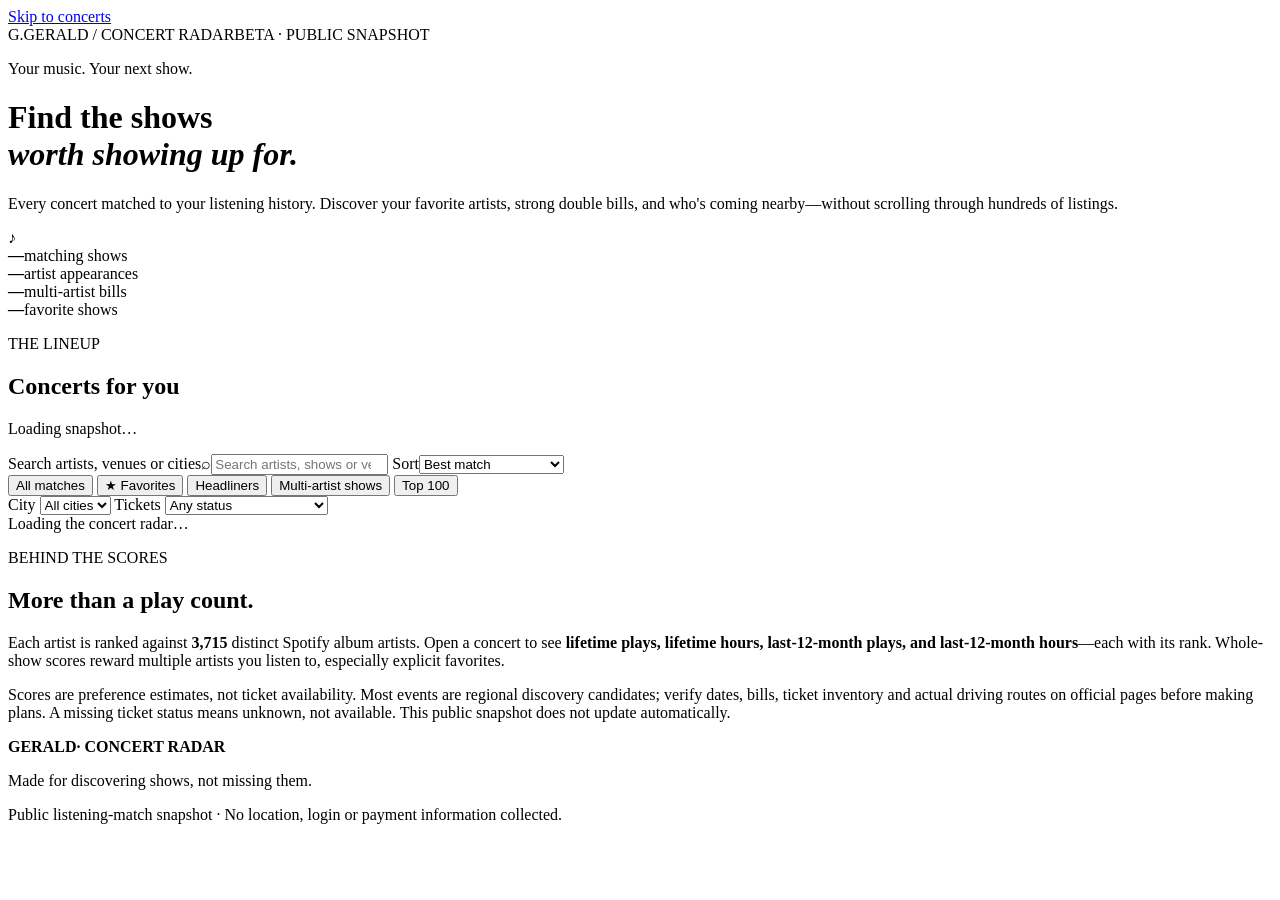
==== concerts/index.html @ 9fec7780 "Add standalone mobile-friendly concert radar page without changing trip ballots" ====
<!doctype html>
<html lang="en">
<head>
  <meta charset="utf-8">
  <meta name="viewport" content="width=device-width,initial-scale=1,viewport-fit=cover">
  <meta name="referrer" content="no-referrer">
  <meta http-equiv="Content-Security-Policy" content="default-src 'none'; script-src 'self'; style-src 'self'; connect-src 'self'; img-src 'none'; font-src 'none'; base-uri 'none'; object-src 'none'; form-action 'none'">
  <meta name="theme-color" content="#101f2e">
  <meta name="description" content="Gerald Concert Radar — find the regional concerts that match your Spotify listening history.">
  <title>Gerald Concert Radar</title>
  <link rel="stylesheet" href="./app.css">
  <script src="./app.js" defer></script>
</head>
<body>
  <a href="#results" class="skip">Skip to concerts</a>
  <header class="mast">
    <div class="wrap">
      <div class="mast-row"><span class="logo" aria-hidden="true">G<span class="dot">.</span></span><span class="eyebrow">GERALD / CONCERT RADAR</span><span class="tag">BETA · PUBLIC SNAPSHOT</span></div>
      <div class="hero">
        <div>
          <p class="hero-kicker">Your music. Your next show.</p>
          <h1>Find the shows<br><em>worth showing up for.</em></h1>
          <p class="intro">Every concert matched to your listening history. Discover your favorite artists, strong double bills, and who's coming nearby—without scrolling through hundreds of listings.</p>
        </div>
        <div class="orb" aria-hidden="true"><span>♪</span></div>
      </div>
      <div class="statbar" aria-label="Concert inventory summary">
        <div><strong id="stat-shows">—</strong><span>matching shows</span></div>
        <div><strong id="stat-artists">—</strong><span>artist appearances</span></div>
        <div><strong id="stat-pairings">—</strong><span>multi-artist bills</span></div>
        <div><strong id="stat-favorites">—</strong><span>favorite shows</span></div>
      </div>
    </div>
  </header>
  <main class="wrap">
    <section class="controls" aria-label="Concert filters">
      <div class="section-title"><div><p class="overline">THE LINEUP</p><h2>Concerts for you</h2></div><p class="snapshot" id="snapshot-date">Loading snapshot…</p></div>
      <div class="search-row">
        <label class="search-box"><span class="visually-hidden">Search artists, venues or cities</span><span class="search-icon" aria-hidden="true">⌕</span><input id="search" type="search" autocomplete="off" placeholder="Search artists, shows or venues…" aria-label="Search artists, shows or venues"></label>
        <label class="select-box"><span>Sort</span><select id="sort" aria-label="Sort concerts">
          <option value="score">Best match</option><option value="date">Show date</option><option value="recent">Recent listening</option><option value="lifetime">Lifetime listening</option><option value="lineup">Most matched artists</option>
        </select></label>
      </div>
      <div class="chiprow" role="group" aria-label="Filter concert types">
        <button type="button" data-filter="all" class="chip active" aria-pressed="true">All matches</button>
        <button type="button" data-filter="favorites" class="chip" aria-pressed="false">★ Favorites</button>
        <button type="button" data-filter="headliners" class="chip" aria-pressed="false">Headliners</button>
        <button type="button" data-filter="multi" class="chip" aria-pressed="false">Multi-artist shows</button>
        <button type="button" data-filter="top100" class="chip" aria-pressed="false">Top 100</button>
      </div>
      <div class="filter-row">
        <label>City <select id="city"><option value="all">All cities</option></select></label>
        <label>Tickets <select id="tickets"><option value="all">Any status</option><option value="not-sold-out">Exclude known sold out</option><option value="sold-out">Known sold out</option></select></label>
        <span class="resultcount" id="result-count" role="status" aria-live="polite"></span>
      </div>
    </section>
    <section id="results" class="concert-grid" aria-label="Ranked concerts" aria-live="off">
      <div class="loading">Loading the concert radar…</div>
    </section>
    <div id="empty" class="empty" hidden><h3>No matches found.</h3><p>Try clearing your search or choosing another filter.</p><button id="reset" class="reset" type="button">Reset filters</button></div>
    <div class="pagination"><button id="more" type="button" hidden>Show more concerts ↓</button></div>
    <section class="about" aria-label="How rankings work">
      <div><p class="overline">BEHIND THE SCORES</p><h2>More than a play count.</h2></div>
      <p>Each artist is ranked against <strong id="artist-total">3,715</strong> distinct Spotify album artists. Open a concert to see <strong>lifetime plays, lifetime hours, last-12-month plays, and last-12-month hours</strong>—each with its rank. Whole-show scores reward multiple artists you listen to, especially explicit favorites.</p>
      <p class="fine">Scores are preference estimates, not ticket availability. Most events are regional discovery candidates; verify dates, bills, ticket inventory and actual driving routes on official pages before making plans. A missing ticket status means unknown, not available. This public snapshot does not update automatically.</p>
    </section>
  </main>
  <footer class="footer"><div class="wrap"><strong>GERALD<span>·</span> CONCERT RADAR</strong><p>Made for discovering shows, not missing them. <span id="footer-asof"></span></p><p>Public listening-match snapshot · No location, login or payment information collected.</p></div></footer>
</body>
</html>
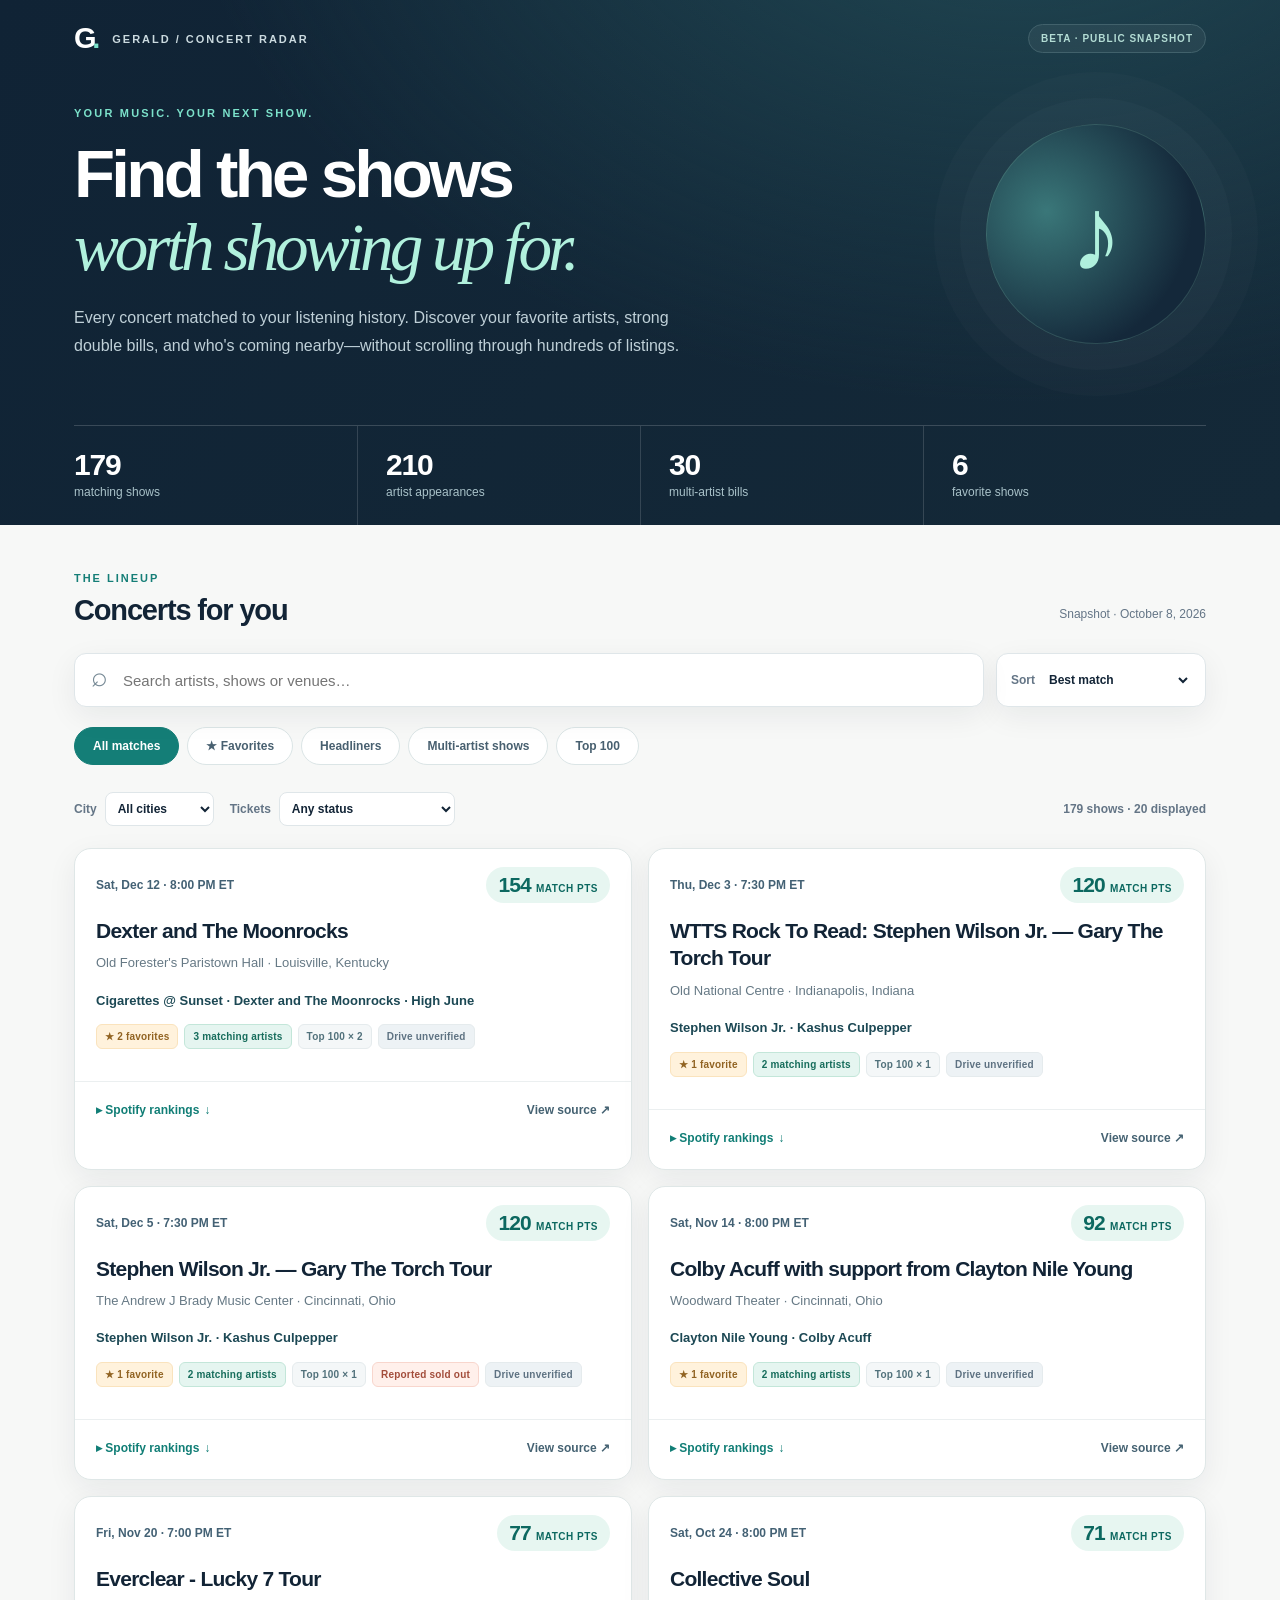
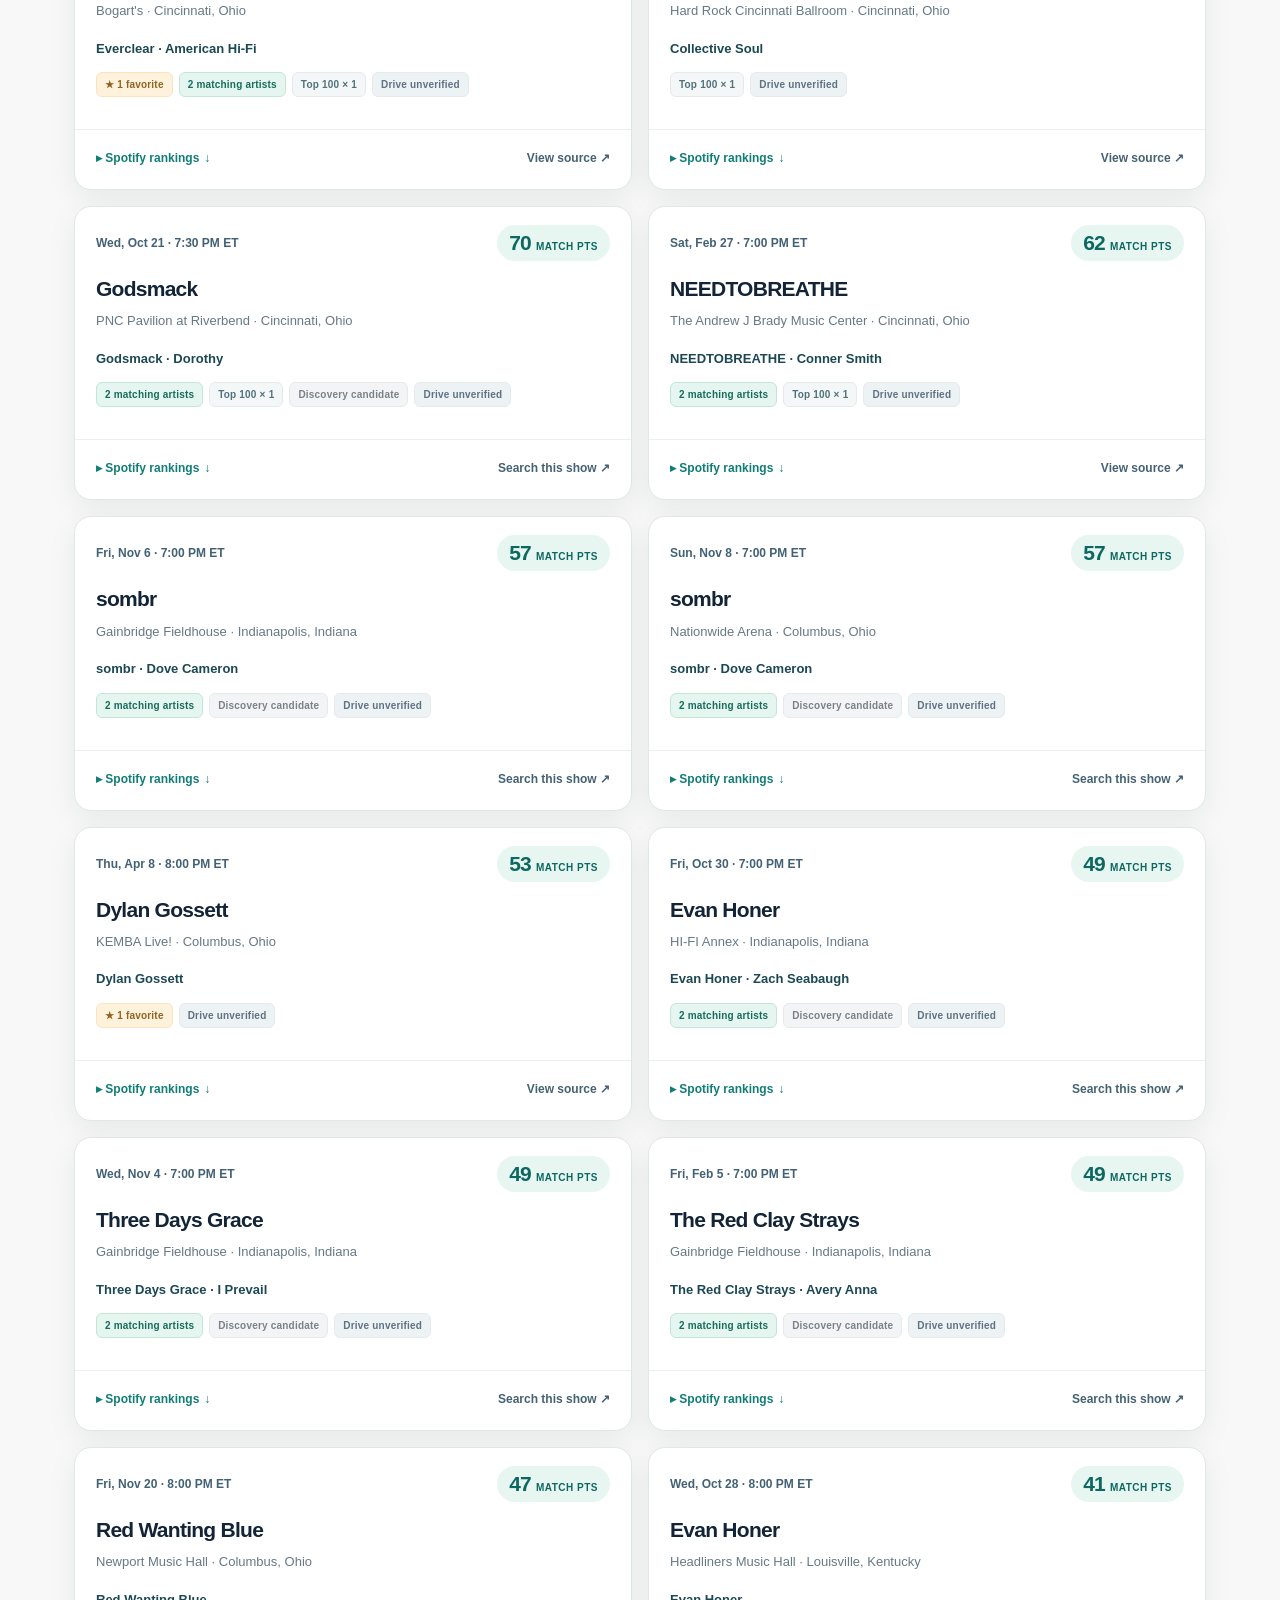
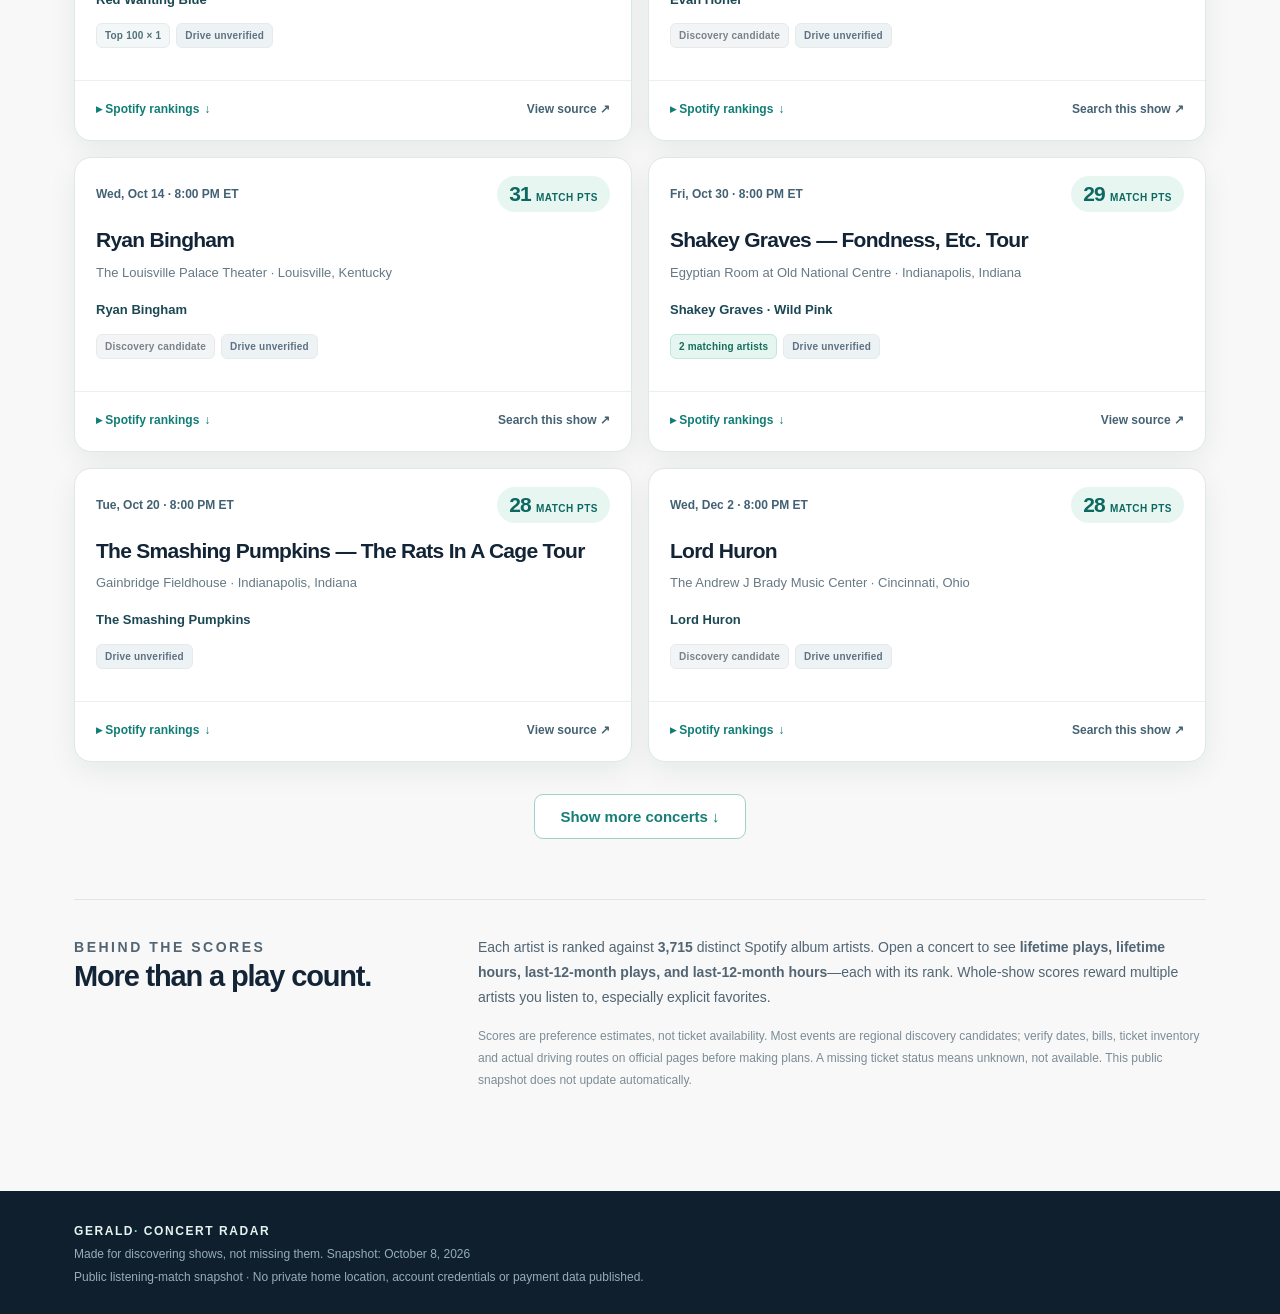
==== commit d6f02fc3: "Clarify public snapshot privacy boundaries" ====
--- a/concerts/index.html
+++ b/concerts/index.html
@@ -65,6 +65,6 @@
       <p class="fine">Scores are preference estimates, not ticket availability. Most events are regional discovery candidates; verify dates, bills, ticket inventory and actual driving routes on official pages before making plans. A missing ticket status means unknown, not available. This public snapshot does not update automatically.</p>
     </section>
   </main>
-  <footer class="footer"><div class="wrap"><strong>GERALD<span>·</span> CONCERT RADAR</strong><p>Made for discovering shows, not missing them. <span id="footer-asof"></span></p><p>Public listening-match snapshot · No location, login or payment information collected.</p></div></footer>
+  <footer class="footer"><div class="wrap"><strong>GERALD<span>·</span> CONCERT RADAR</strong><p>Made for discovering shows, not missing them. <span id="footer-asof"></span></p><p>Public listening-match snapshot · No private home location, account credentials or payment data published.</p></div></footer>
 </body>
 </html>
--- a/concerts/app.css
+++ b/concerts/app.css
@@ -0,0 +1,9 @@
+:root{color-scheme:light;--ink:#122436;--muted:#647586;--line:#dfE6e9;--paper:#f7f8f7;--white:#fff;--teal:#157e77;--cyan:#8be4d1;--navy:#101f2e;--gold:#eebc6d;--shadow:0 9px 30px rgba(14,33,45,.065);font-family:Inter,ui-sans-serif,-apple-system,BlinkMacSystemFont,"Segoe UI",sans-serif}
+*{box-sizing:border-box}html{scroll-behavior:smooth}body{margin:0;background:var(--paper);color:var(--ink);font-size:15px}a{color:inherit}button,select,input{font:inherit}button,select{cursor:pointer}.wrap{max-width:1180px;margin:auto;padding-left:24px;padding-right:24px}.skip{position:absolute;top:-80px;left:12px;background:#fff;padding:12px;z-index:20}.skip:focus{top:10px}
+.mast{background:radial-gradient(ellipse at 80% -30%,#214954 0%,transparent 58%),linear-gradient(125deg,#102335,#142938);color:#fff;padding:24px 0 0;overflow:hidden}.mast-row{display:flex;align-items:center;gap:12px}.logo{font-weight:900;font-size:29px;letter-spacing:-.15em;line-height:1}.dot{color:#7ce2cb;margin-right:.15em}.eyebrow{font-size:11px;font-weight:800;letter-spacing:.18em;color:#cbdadf}.tag{margin-left:auto;border:1px solid #41616b;background:#ffffff0d;border-radius:30px;padding:8px 12px;color:#b3dcd4;font-size:10px;letter-spacing:.1em;font-weight:800}.hero{display:flex;justify-content:space-between;align-items:center;gap:36px;padding:54px 0 65px}.hero>div:first-child{max-width:760px;position:relative;z-index:1}.hero-kicker{color:#7ce2cb;text-transform:uppercase;font-size:11px;font-weight:800;letter-spacing:.20em;margin:0 0 19px}.hero h1{font-size:clamp(2.35rem,5.25vw,4.8rem);line-height:1.08;letter-spacing:-.055em;margin:0 0 20px;font-weight:820}.hero h1 em{font-family:Georgia,serif;font-weight:400;letter-spacing:-.06em;color:#b1f1dd}.intro{font-size:16px;max-width:620px;color:#bfd0d8;line-height:1.75;margin:0}.orb{width:220px;aspect-ratio:1;flex:none;border:1px solid #65938950;border-radius:50%;display:grid;place-items:center;box-shadow:0 0 0 26px #ffffff05,0 0 0 52px #ffffff04;background:radial-gradient(circle at 30% 35%,#3a7779,#14283a 70%);color:#b0f0dd;font-size:105px;transform:rotate(-12deg)}.orb span{transform:rotate(12deg)}.statbar{display:grid;grid-template-columns:repeat(4,1fr);border-top:1px solid #ffffff2b}.statbar>div{padding:22px 14px 26px 0;display:flex;flex-direction:column;gap:4px}.statbar>div+div{border-left:1px solid #ffffff25;padding-left:28px}.statbar strong{font-size:30px;font-weight:770;line-height:1.1;letter-spacing:-.04em}.statbar span{font-size:12px;color:#a9c2c9}
+.controls{padding-top:47px}.section-title{display:flex;align-items:end;justify-content:space-between;gap:16px;margin-bottom:26px}.overline{color:var(--teal);font-size:11px;font-weight:850;letter-spacing:.18em;margin:0 0 10px}.section-title h2,.about h2{font-size:29px;letter-spacing:-.04em;margin:0}.snapshot{font-size:12px;color:var(--muted);margin:0 0 6px}.search-row{display:flex;gap:12px}.search-box{flex:1;position:relative}.search-icon{position:absolute;left:17px;top:10px;font-size:28px;line-height:1;color:#768995}.search-box input{background:#fff;border:1px solid var(--line);border-radius:12px;height:54px;width:100%;padding:0 18px 0 48px;outline:none;box-shadow:var(--shadow);color:var(--ink)}.search-box input:focus{border-color:#19a096;box-shadow:0 0 0 3px #18aa9920}.select-box{background:#fff;border:1px solid var(--line);border-radius:12px;display:flex;align-items:center;gap:10px;padding:0 14px;white-space:nowrap;box-shadow:var(--shadow);color:var(--muted);font-size:12px;font-weight:650}.select-box select{border:0;outline:0;background:transparent;color:var(--ink);font-weight:700;padding:0 5px 0 0;max-width:180px}
+.chiprow{display:flex;gap:8px;overflow-x:auto;margin:20px 0;padding-bottom:7px;scrollbar-width:thin}.chip{border:1px solid #dbe5e6;color:#486070;padding:11px 18px;background:#fff;border-radius:24px;font-weight:700;font-size:12px;white-space:nowrap}.chip:hover{border-color:var(--teal);color:var(--teal)}.chip.active{border-color:var(--teal);background:#147e77;color:#fff}.filter-row{display:flex;align-items:center;gap:16px;margin:7px 0 22px;flex-wrap:wrap}.filter-row label{color:var(--muted);font-size:12px;display:flex;align-items:center;gap:8px;font-weight:750}.filter-row select{border:1px solid var(--line);border-radius:8px;background:#fff;padding:8px;color:var(--ink);font-weight:600;max-width:200px}.resultcount{margin-left:auto;color:var(--muted);font-size:12px;font-weight:700}
+.concert-grid{display:grid;grid-template-columns:repeat(2,minmax(0,1fr));gap:16px}.show{border:1px solid #dfe7e7;background:#fff;border-radius:17px;box-shadow:var(--shadow);overflow:hidden;transition:box-shadow .15s,transform .15s;min-width:0}.show:hover{box-shadow:0 13px 35px #0b2a3522;transform:translateY(-2px)}.card-top{display:flex;align-items:center;justify-content:space-between;gap:12px;padding:18px 21px 0}.datebadge{display:inline-flex;gap:7px;align-items:center;font-weight:750;font-size:12px;color:#436174}.score{display:flex;align-items:baseline;gap:5px;background:#e7f6f1;color:#0c6860;border-radius:30px;padding:6px 12px}.score strong{font-size:21px;letter-spacing:-.04em}.score span{font-weight:750;font-size:10px;text-transform:uppercase;letter-spacing:.05em}.show-body{padding:14px 21px 18px}.show h3{font-size:21px;letter-spacing:-.035em;line-height:1.3;margin:0 0 9px;overflow-wrap:anywhere}.venue{color:#667985;font-size:13px;line-height:1.5;margin:0 0 17px}.lineup-preview{font-size:13px;font-weight:750;line-height:1.65;margin:0 0 13px;color:#1c4854;overflow-wrap:anywhere}.badge-row{display:flex;flex-wrap:wrap;gap:6px;margin-bottom:14px}.badge{display:inline-flex;border-radius:6px;padding:6px 8px;font-size:10px;letter-spacing:.02em;font-weight:800;border:1px solid #e5ebed;background:#f4f7f8;color:#51717b}.badge.favorite{background:#fff2dc;border-color:#fae3bd;color:#916322}.badge.pair{background:#e5f5f0;color:#176d5c;border-color:#c3e6d9}.badge.soldout{background:#fff0eb;border-color:#f8d6cd;color:#a34d3b}.badge.source{background:#f3f4f5;color:#78828b}.badge.route{background:#edf2f5;color:#5e7282}.card-actions{display:flex;align-items:center;gap:12px;border-top:1px solid #ebeff0;padding:13px 21px 16px}.details-button{border:0;background:transparent;padding:8px 0;color:#117e76;font-weight:800;font-size:12px;display:flex;align-items:center;gap:5px}.details-button:hover{text-decoration:underline}.event-link{font-size:12px;color:#456272;text-decoration:none;font-weight:750;margin-left:auto}.event-link:hover{text-decoration:underline}.card-details{border-top:1px solid #e8edef;padding:15px 21px 19px;background:#fbfdfc}.card-details[hidden]{display:none}.artist-detail+.artist-detail{margin-top:15px;border-top:1px solid #e4ebec;padding-top:15px}.artist-head{display:flex;justify-content:space-between;align-items:baseline;gap:8px;margin-bottom:10px}.artist-head strong{font-size:15px;overflow-wrap:anywhere}.artist-head small{color:var(--muted);font-weight:700;text-transform:uppercase;font-size:10px;white-space:nowrap}.artist-fav{color:#b2782b}.metrics{display:grid;grid-template-columns:repeat(4,minmax(0,1fr));gap:7px}.metric{padding:10px 6px;border:1px solid #e6eeee;border-radius:9px;background:white;text-align:center;min-width:0}.metric label{display:block;font-size:9px;font-weight:800;text-transform:uppercase;line-height:1.4;color:#70828d;margin-bottom:5px}.metric strong{display:block;font-size:17px;color:var(--ink);letter-spacing:-.035em}.metric span{display:block;font-size:10px;color:#677985;margin-top:4px}.details-foot{margin-top:14px;border-top:1px solid #e5e9ea;padding-top:10px;display:grid;gap:5px}.details-foot p{font-size:11px;color:#70808b;margin:0;line-height:1.45}.pagination{text-align:center;padding:32px 0 10px}.pagination button,.reset{border:1px solid #9fd0ca;background:#fff;border-radius:9px;padding:13px 25px;font-weight:750;color:var(--teal)}.pagination button:hover,.reset:hover{background:#edf9f6}.loading,.empty{grid-column:1/-1;text-align:center;padding:55px 20px;border:1px dashed #c8d8d7;border-radius:16px;color:#657885}.empty h3{color:var(--ink);font-size:20px}.empty p{margin-bottom:23px}.about{display:grid;grid-template-columns:1fr 2fr;gap:16px 40px;margin:50px 0 65px;padding:35px 0;border-top:1px solid #dde5e6}.about>div{grid-row:1/3}.about p{font-size:14px;line-height:1.8;color:#526574;margin:0}.about .fine{font-size:12px;color:#7c8c97}.footer{background:#101f2e;color:#e5f3ef;padding:30px 0}.footer strong{letter-spacing:.13em;font-size:12px}.footer strong span{color:#6edac3}.footer p{font-size:12px;color:#95aeb9;margin:9px 0 0}.visually-hidden{position:absolute;width:1px;height:1px;padding:0;margin:-1px;overflow:hidden;clip:rect(0,0,0,0);white-space:nowrap;border:0}#more[hidden],#empty[hidden]{display:none}
+@media(max-width:800px){.hero{padding:40px 0 48px}.orb{width:125px;font-size:65px;box-shadow:0 0 0 18px #ffffff05,0 0 0 37px #ffffff04}.concert-grid{grid-template-columns:1fr}.about{grid-template-columns:1fr}.about>div{grid-row:auto}.statbar strong{font-size:26px}}
+@media(max-width:550px){.wrap{padding-left:17px;padding-right:17px}.mast{padding-top:17px}.tag{font-size:9px;padding:6px 8px}.eyebrow{font-size:9px}.hero{padding:35px 0 43px}.hero h1{font-size:clamp(2.25rem,10.6vw,3.05rem)}.hero-kicker{font-size:9px}.intro{font-size:13.5px;line-height:1.6}.orb{display:none}.statbar{grid-template-columns:repeat(4,1fr)}.statbar>div{padding:15px 5px 18px 0}.statbar>div+div{padding-left:10px}.statbar strong{font-size:23px}.statbar span{font-size:9px;line-height:1.3}.controls{padding-top:31px}.section-title{align-items:start}.section-title h2{font-size:25px}.snapshot{font-size:10px;text-align:right;max-width:120px}.search-row{flex-direction:column;gap:9px}.select-box{height:48px;justify-content:space-between}.chiprow{margin:15px -17px 11px;padding:0 17px 9px}.filter-row{gap:10px}.filter-row label{flex:1}.filter-row label select{width:100%;min-width:0}.resultcount{width:100%;margin:0}.card-top{padding:15px 16px 0}.show-body{padding:13px 16px 17px}.show h3{font-size:19px}.card-actions{padding:10px 16px 13px}.card-details{padding:14px 14px 20px}.metrics{grid-template-columns:repeat(2,minmax(0,1fr))}.metric{padding:10px}.metric strong{font-size:20px}.about{margin-top:26px;padding-top:28px;gap:17px}.footer{padding-bottom:calc(27px + env(safe-area-inset-bottom))}}
+@media(prefers-reduced-motion:reduce){*,*:before,*:after{scroll-behavior:auto!important;transition:none!important}}
